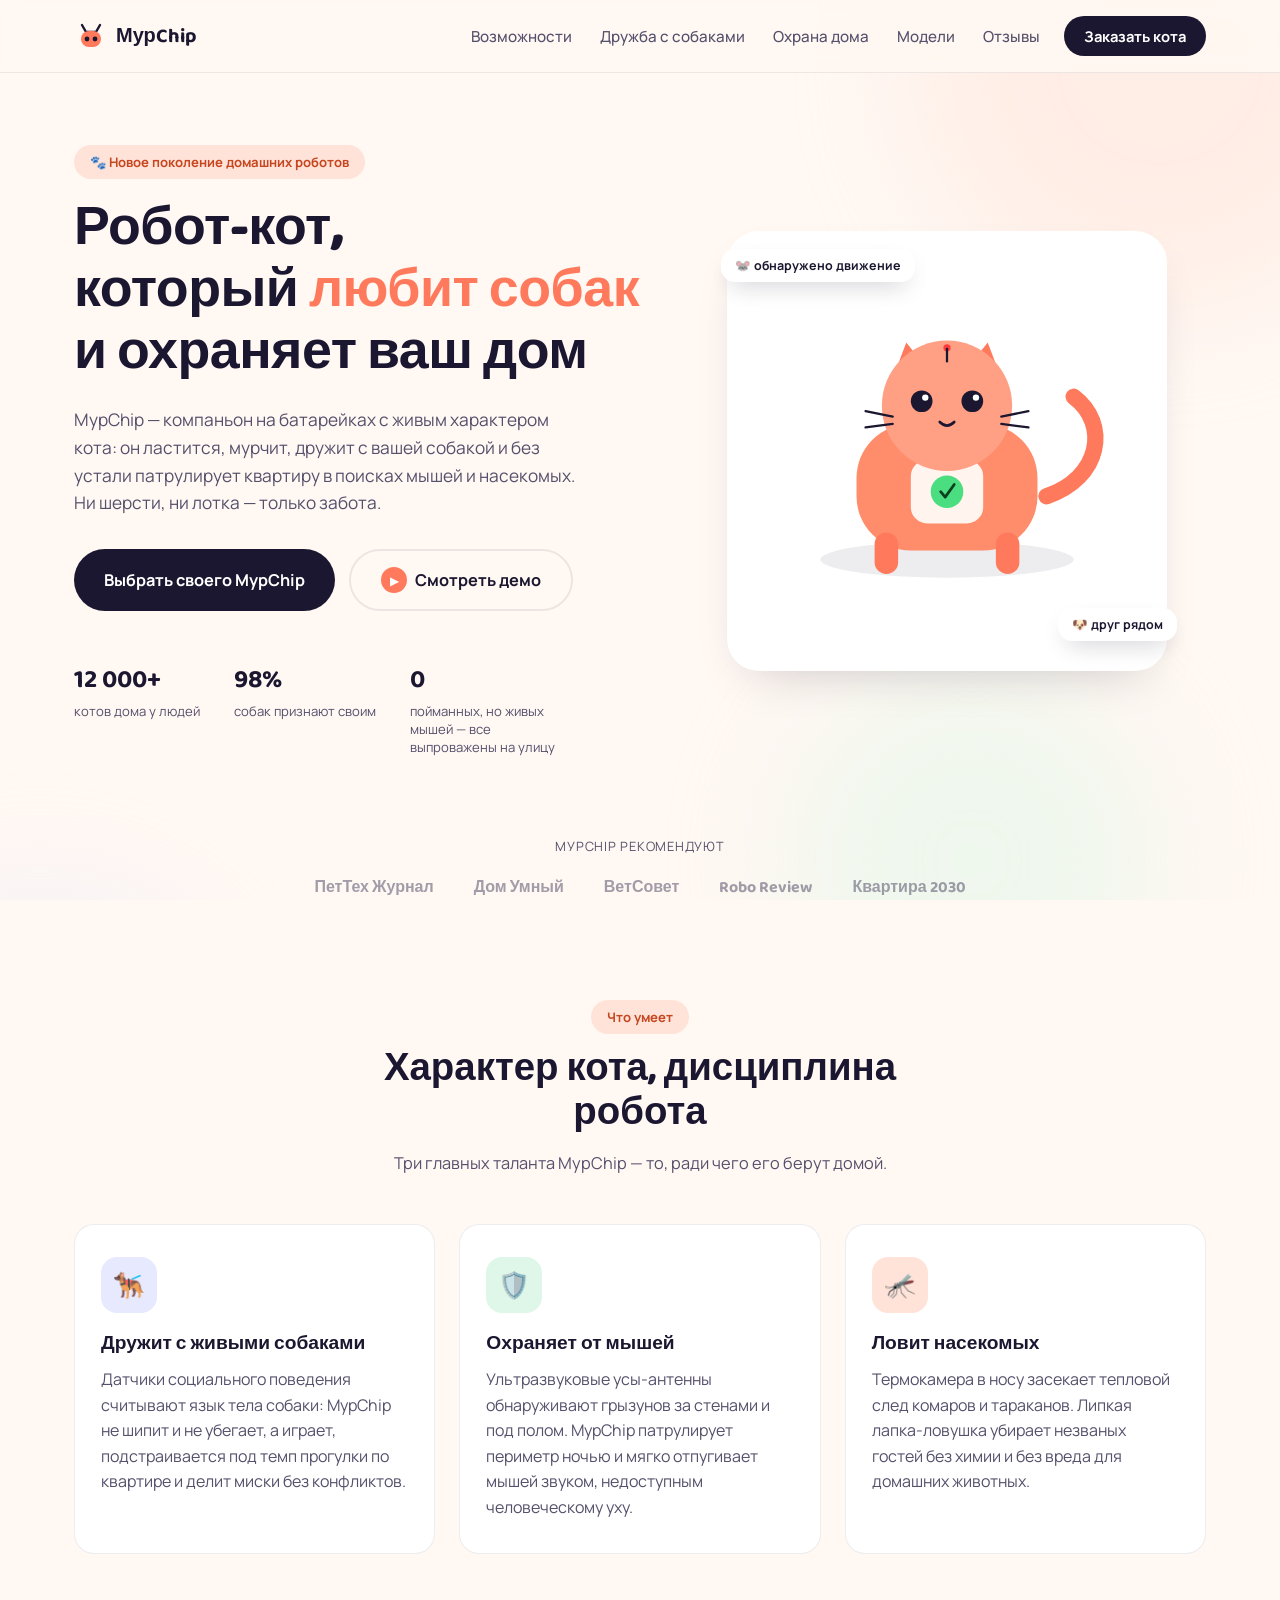
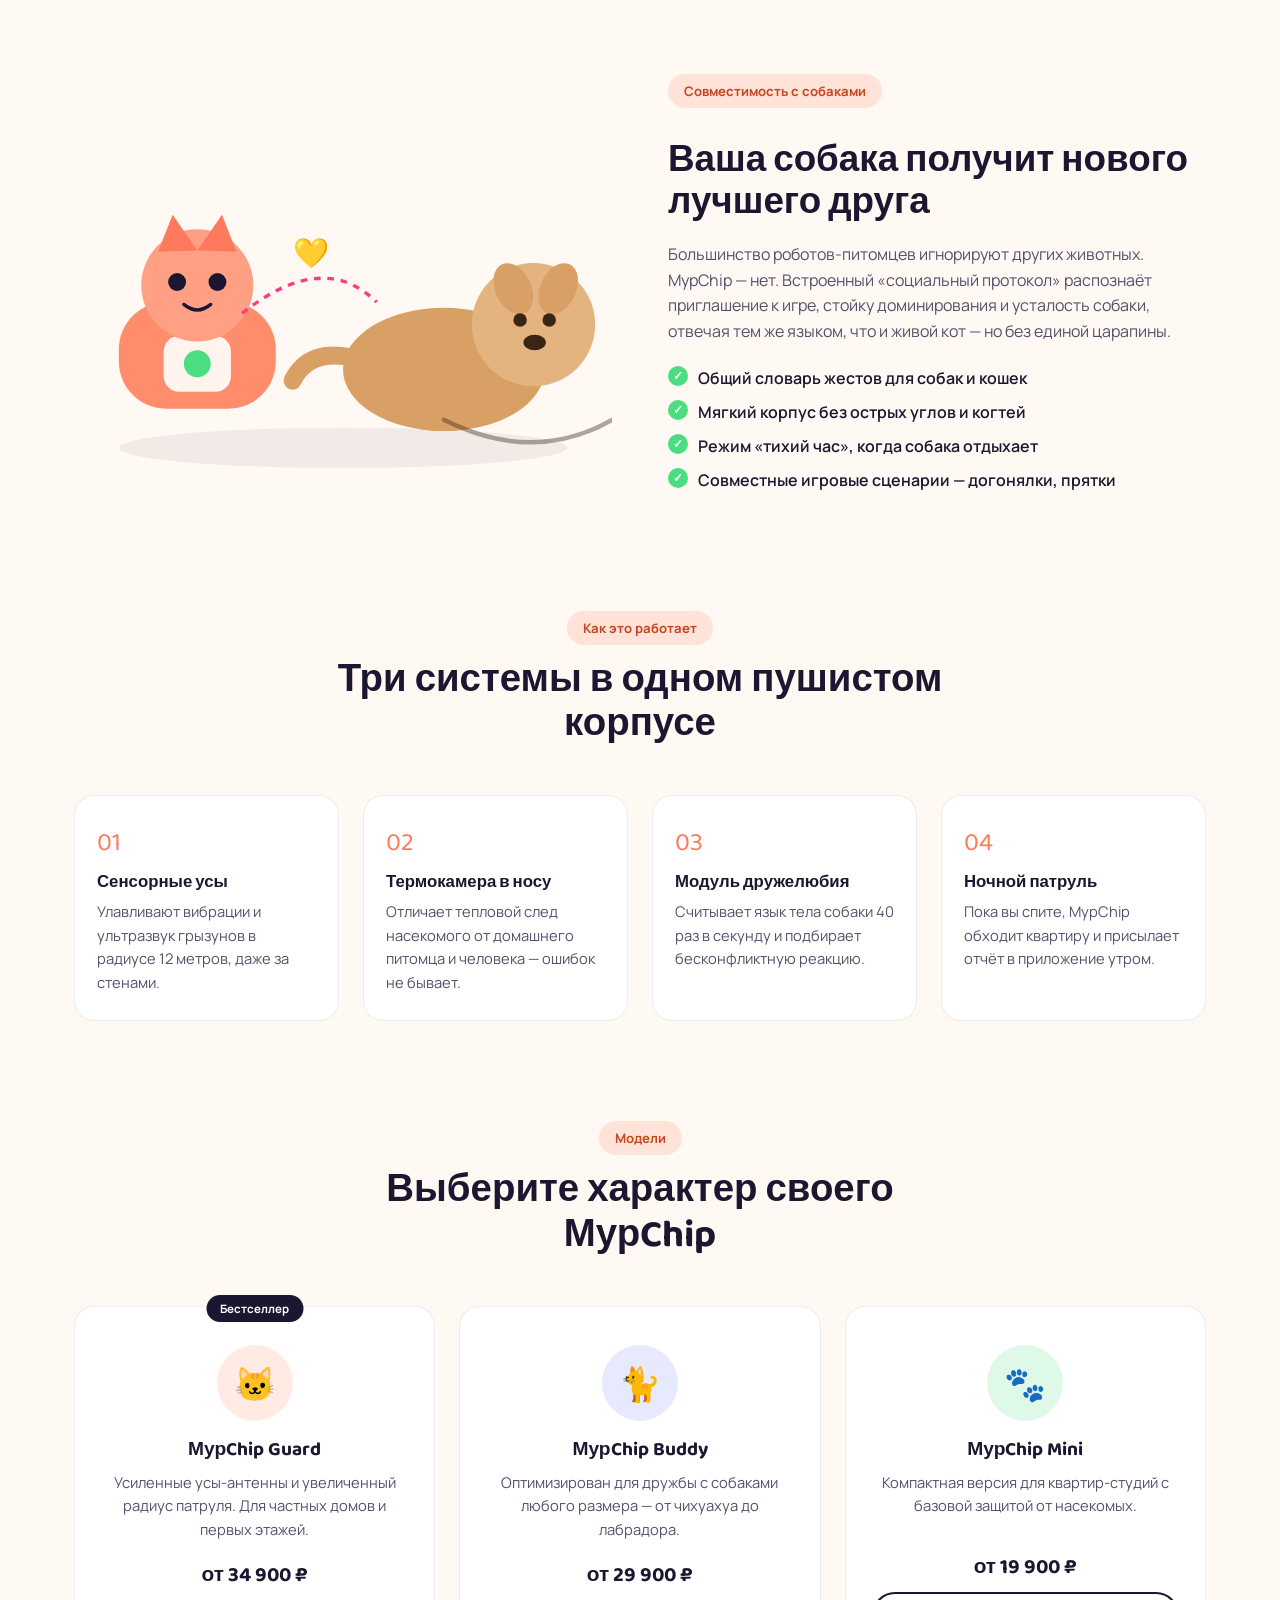
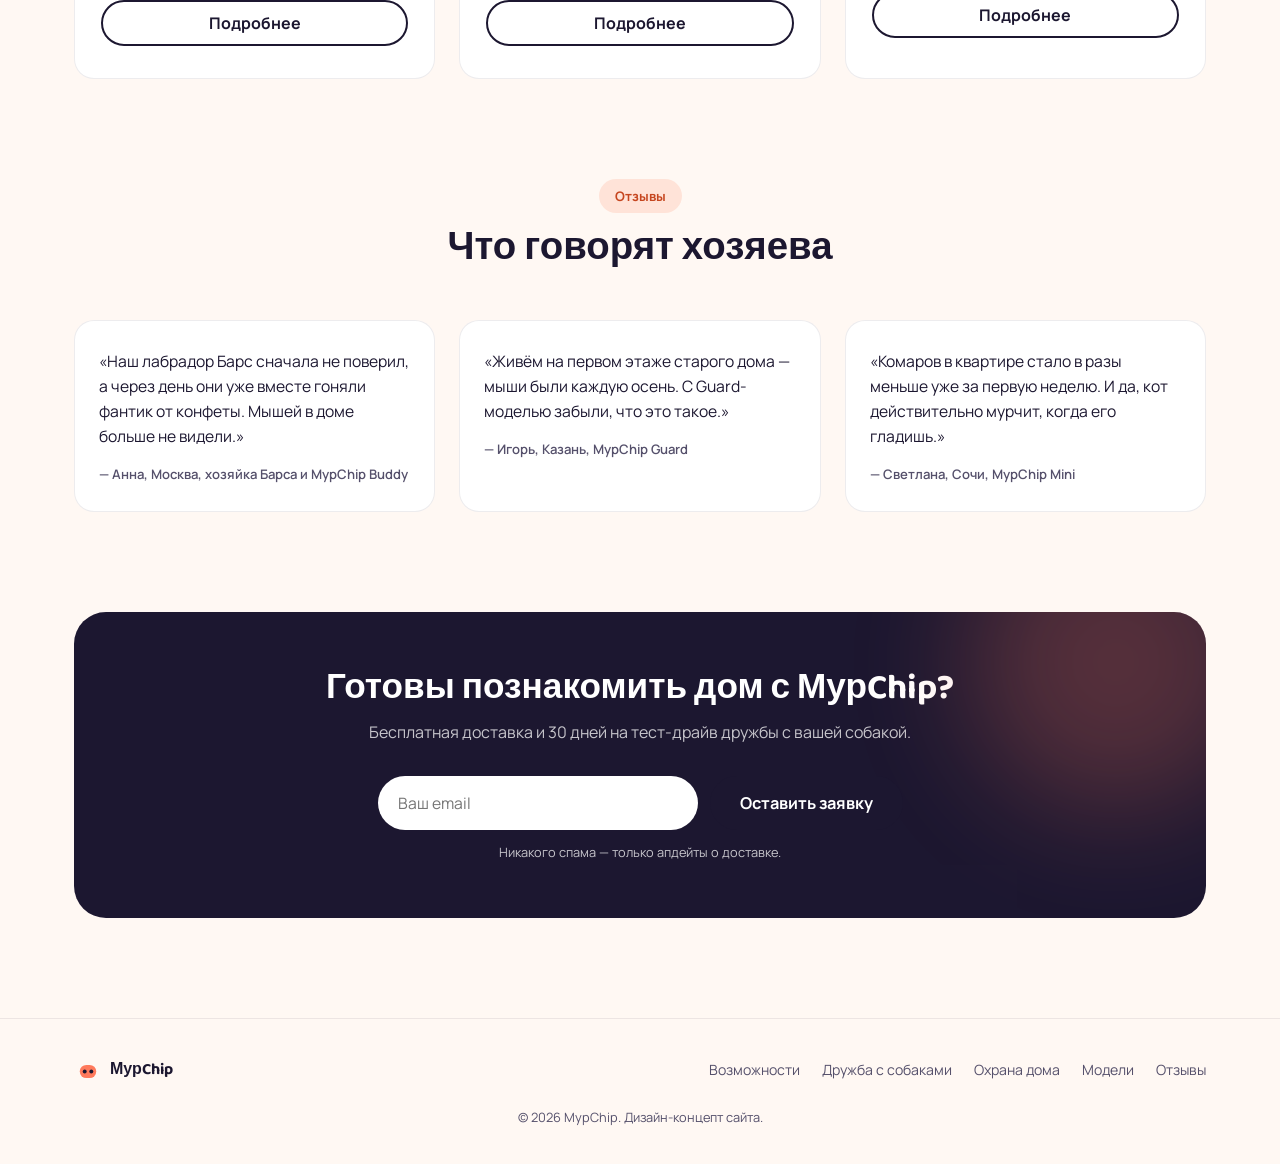
==== index.html @ 818a9260 "Add RoboCats landing page design concept" ====
<!DOCTYPE html>
<html lang="ru">
<head>
<meta charset="UTF-8">
<meta name="viewport" content="width=device-width, initial-scale=1.0">
<title>МурChip — робокот, который дружит с собаками</title>
<link rel="preconnect" href="https://fonts.googleapis.com">
<link href="https://fonts.googleapis.com/css2?family=Manrope:wght@400;500;700;800&family=Baloo+2:wght@600;700;800&display=swap" rel="stylesheet">
<link rel="stylesheet" href="style.css">
</head>
<body>

<div class="bg-blobs" aria-hidden="true">
  <div class="blob blob-1"></div>
  <div class="blob blob-2"></div>
  <div class="blob blob-3"></div>
</div>

<header class="site-header">
  <div class="container header-inner">
    <a href="#top" class="logo">
      <span class="logo-icon">
        <svg width="34" height="34" viewBox="0 0 34 34" fill="none" xmlns="http://www.w3.org/2000/svg">
          <path d="M8 6 L12 13 L22 13 L26 6" stroke="#1c1730" stroke-width="2.4" stroke-linecap="round" stroke-linejoin="round"/>
          <rect x="7" y="12" width="20" height="16" rx="8" fill="#FF7A5C"/>
          <circle cx="13" cy="20" r="2.4" fill="#1c1730"/>
          <circle cx="21" cy="20" r="2.4" fill="#1c1730"/>
        </svg>
      </span>
      МурChip
    </a>
    <nav class="nav" aria-label="Основная навигация">
      <a href="#features">Возможности</a>
      <a href="#friends">Дружба с собаками</a>
      <a href="#guard">Охрана дома</a>
      <a href="#models">Модели</a>
      <a href="#reviews">Отзывы</a>
    </nav>
    <a href="#order" class="btn btn-primary btn-header">Заказать кота</a>
    <button class="burger" id="burger" aria-label="Открыть меню" aria-expanded="false">
      <span></span><span></span><span></span>
    </button>
  </div>
  <div class="mobile-nav" id="mobileNav">
    <a href="#features">Возможности</a>
    <a href="#friends">Дружба с собаками</a>
    <a href="#guard">Охрана дома</a>
    <a href="#models">Модели</a>
    <a href="#reviews">Отзывы</a>
    <a href="#order" class="btn btn-primary">Заказать кота</a>
  </div>
</header>

<main id="top">

  <!-- HERO -->
  <section class="hero container">
    <div class="hero-text">
      <span class="eyebrow">🐾 Новое поколение домашних роботов</span>
      <h1>Робот-кот,<br> который <span class="highlight">любит собак</span><br> и охраняет ваш дом</h1>
      <p class="hero-sub">
        МурChip — компаньон на батарейках с живым характером кота: он ластится, мурчит, дружит с вашей собакой
        и без устали патрулирует квартиру в поисках мышей и насекомых. Ни шерсти, ни лотка — только забота.
      </p>
      <div class="hero-actions">
        <a href="#order" class="btn btn-primary btn-lg">Выбрать своего МурChip</a>
        <a href="#video" class="btn btn-ghost btn-lg">
          <span class="play-dot">▶</span> Смотреть демо
        </a>
      </div>
      <div class="hero-stats">
        <div><strong>12 000+</strong><span>котов дома у людей</span></div>
        <div><strong>98%</strong><span>собак признают своим</span></div>
        <div><strong>0</strong><span>пойманных, но живых мышей — все выпроважены на улицу</span></div>
      </div>
    </div>

    <div class="hero-art">
      <div class="hero-card">
        <svg viewBox="0 0 420 420" class="cat-hero" xmlns="http://www.w3.org/2000/svg">
          <ellipse cx="210" cy="330" rx="140" ry="20" fill="#1c1730" opacity="0.08"/>
          <!-- tail -->
          <path d="M320 260 C 380 240, 390 180, 350 150" stroke="#FF7A5C" stroke-width="18" stroke-linecap="round" fill="none"/>
          <!-- body -->
          <rect x="110" y="180" width="200" height="140" rx="60" fill="#FF8C6B"/>
          <!-- chest panel -->
          <rect x="170" y="220" width="80" height="70" rx="18" fill="#FFF4EE"/>
          <circle cx="210" cy="255" r="18" fill="#4ADE80" class="pulse"/>
          <path d="M203 255 l5 6 l10 -14" stroke="#0b3d1f" stroke-width="3" stroke-linecap="round" stroke-linejoin="round" fill="none"/>
          <!-- legs -->
          <rect x="130" y="300" width="26" height="46" rx="13" fill="#FF7A5C"/>
          <rect x="264" y="300" width="26" height="46" rx="13" fill="#FF7A5C"/>
          <!-- head -->
          <g class="head-bob">
            <path d="M150 130 L165 90 L195 128 Z" fill="#FF7A5C"/>
            <path d="M270 130 L255 90 L225 128 Z" fill="#FF7A5C"/>
            <circle cx="210" cy="160" r="72" fill="#FFA084"/>
            <circle cx="182" cy="155" r="12" fill="#1c1730"/>
            <circle cx="238" cy="155" r="12" fill="#1c1730"/>
            <circle cx="186" cy="151" r="3.5" fill="#fff"/>
            <circle cx="242" cy="151" r="3.5" fill="#fff"/>
            <path d="M202 178 q8 8 16 0" stroke="#1c1730" stroke-width="3" stroke-linecap="round" fill="none"/>
            <path d="M150 172 l-30 -6 M150 180 l-30 4 M270 172 l30 -6 M270 180 l30 4" stroke="#1c1730" stroke-width="2.5" stroke-linecap="round"/>
            <circle cx="210" cy="96" r="4" fill="#FF3B3B" class="pulse"/>
            <line x1="210" y1="96" x2="210" y2="112" stroke="#1c1730" stroke-width="2.5"/>
          </g>
        </svg>
        <div class="floating-chip chip-mouse">🐭 обнаружено движение</div>
        <div class="floating-chip chip-dog">🐶 друг рядом</div>
      </div>
    </div>
  </section>

  <!-- LOGOS / TRUST -->
  <section class="trust container">
    <p>МурChip рекомендуют</p>
    <div class="trust-row">
      <span>ПетТех Журнал</span>
      <span>Дом&nbsp;Умный</span>
      <span>ВетСовет</span>
      <span>Robo&nbsp;Review</span>
      <span>Квартира&nbsp;2030</span>
    </div>
  </section>

  <!-- FEATURES -->
  <section id="features" class="features container">
    <div class="section-head">
      <span class="eyebrow">Что умеет</span>
      <h2>Характер кота, дисциплина робота</h2>
      <p>Три главных таланта МурChip — то, ради чего его берут домой.</p>
    </div>

    <div class="feature-grid">
      <article class="feature-card card-friend">
        <div class="feature-icon">🐕‍🦺</div>
        <h3>Дружит с живыми собаками</h3>
        <p>Датчики социального поведения считывают язык тела собаки: МурChip не шипит и не убегает, а играет,
          подстраивается под темп прогулки по квартире и делит миски без конфликтов.</p>
      </article>

      <article class="feature-card card-guard" id="guard">
        <div class="feature-icon">🛡️</div>
        <h3>Охраняет от мышей</h3>
        <p>Ультразвуковые усы-антенны обнаруживают грызунов за стенами и под полом. МурChip патрулирует
          периметр ночью и мягко отпугивает мышей звуком, недоступным человеческому уху.</p>
      </article>

      <article class="feature-card card-insects">
        <div class="feature-icon">🦟</div>
        <h3>Ловит насекомых</h3>
        <p>Термокамера в носу засекает тепловой след комаров и тараканов. Липкая лапка-ловушка убирает
          незваных гостей без химии и без вреда для домашних животных.</p>
      </article>
    </div>
  </section>

  <!-- FRIENDS WITH DOGS -->
  <section id="friends" class="split container">
    <div class="split-art">
      <svg viewBox="0 0 480 360" xmlns="http://www.w3.org/2000/svg" class="friends-illustration">
        <ellipse cx="240" cy="330" rx="200" ry="18" fill="#1c1730" opacity="0.06"/>
        <!-- dog -->
        <g>
          <ellipse cx="330" cy="260" rx="90" ry="55" fill="#D9A066"/>
          <circle cx="410" cy="220" r="55" fill="#E3B380"/>
          <ellipse cx="392" cy="188" rx="16" ry="24" fill="#D9A066" transform="rotate(-25 392 188)"/>
          <ellipse cx="432" cy="188" rx="16" ry="24" fill="#D9A066" transform="rotate(25 432 188)"/>
          <circle cx="398" cy="216" r="6" fill="#3a2415"/>
          <circle cx="424" cy="216" r="6" fill="#3a2415"/>
          <ellipse cx="411" cy="236" rx="10" ry="7" fill="#3a2415"/>
          <path d="M330 305 q80 40 150 0" stroke="#3a2415" stroke-width="4" fill="none" stroke-linecap="round" opacity="0.4"/>
          <path d="M250 250 q-40 -10 -55 20" stroke="#D9A066" stroke-width="16" stroke-linecap="round" fill="none" class="tail-wag"/>
        </g>
        <!-- robocat -->
        <g transform="translate(40,140)">
          <rect x="0" y="60" width="140" height="95" rx="42" fill="#FF8C6B"/>
          <rect x="40" y="90" width="60" height="50" rx="14" fill="#FFF4EE"/>
          <circle cx="70" cy="115" r="12" fill="#4ADE80" class="pulse"/>
          <circle cx="70" cy="45" r="50" fill="#FFA084"/>
          <path d="M35 15 L48 -18 L70 14 Z" fill="#FF7A5C"/>
          <path d="M105 15 L92 -18 L70 14 Z" fill="#FF7A5C"/>
          <circle cx="52" cy="42" r="8" fill="#1c1730"/>
          <circle cx="88" cy="42" r="8" fill="#1c1730"/>
          <path d="M58 62 q12 10 24 0" stroke="#1c1730" stroke-width="3" fill="none" stroke-linecap="round"/>
        </g>
        <path d="M150 210 C 200 170, 240 170, 270 200" stroke="#FF3B7F" stroke-width="3" stroke-dasharray="6 6" fill="none"/>
        <text x="195" y="165" font-size="26">💛</text>
      </svg>
    </div>
    <div class="split-text">
      <span class="eyebrow">Совместимость с собаками</span>
      <h2>Ваша собака получит нового лучшего друга</h2>
      <p>Большинство роботов-питомцев игнорируют других животных. МурChip — нет. Встроенный «социальный
        протокол» распознаёт приглашение к игре, стойку доминирования и усталость собаки, отвечая тем же
        языком, что и живой кот — но без единой царапины.</p>
      <ul class="check-list">
        <li>Общий словарь жестов для собак и кошек</li>
        <li>Мягкий корпус без острых углов и когтей</li>
        <li>Режим «тихий час», когда собака отдыхает</li>
        <li>Совместные игровые сценарии — догонялки, прятки</li>
      </ul>
    </div>
  </section>

  <!-- HOW IT WORKS -->
  <section class="how container">
    <div class="section-head">
      <span class="eyebrow">Как это работает</span>
      <h2>Три системы в одном пушистом корпусе</h2>
    </div>
    <div class="how-steps">
      <div class="how-step">
        <div class="how-num">01</div>
        <h4>Сенсорные усы</h4>
        <p>Улавливают вибрации и ультразвук грызунов в радиусе 12 метров, даже за стенами.</p>
      </div>
      <div class="how-step">
        <div class="how-num">02</div>
        <h4>Термокамера в носу</h4>
        <p>Отличает тепловой след насекомого от домашнего питомца и человека — ошибок не бывает.</p>
      </div>
      <div class="how-step">
        <div class="how-num">03</div>
        <h4>Модуль дружелюбия</h4>
        <p>Считывает язык тела собаки 40 раз в секунду и подбирает бесконфликтную реакцию.</p>
      </div>
      <div class="how-step">
        <div class="how-num">04</div>
        <h4>Ночной патруль</h4>
        <p>Пока вы спите, МурChip обходит квартиру и присылает отчёт в приложение утром.</p>
      </div>
    </div>
  </section>

  <!-- MODELS -->
  <section id="models" class="models container">
    <div class="section-head">
      <span class="eyebrow">Модели</span>
      <h2>Выберите характер своего МурChip</h2>
    </div>
    <div class="models-grid">
      <article class="model-card">
        <div class="model-badge">Бестселлер</div>
        <div class="model-avatar" style="--c:#FF8C6B">🐱</div>
        <h3>МурChip Guard</h3>
        <p>Усиленные усы-антенны и увеличенный радиус патруля. Для частных домов и первых этажей.</p>
        <div class="model-price">от 34 900 ₽</div>
        <a href="#order" class="btn btn-outline">Подробнее</a>
      </article>
      <article class="model-card">
        <div class="model-avatar" style="--c:#7C8CFF">🐈</div>
        <h3>МурChip Buddy</h3>
        <p>Оптимизирован для дружбы с собаками любого размера — от чихуахуа до лабрадора.</p>
        <div class="model-price">от 29 900 ₽</div>
        <a href="#order" class="btn btn-outline">Подробнее</a>
      </article>
      <article class="model-card">
        <div class="model-avatar" style="--c:#4ADE80">🐾</div>
        <h3>МурChip Mini</h3>
        <p>Компактная версия для квартир-студий с базовой защитой от насекомых.</p>
        <div class="model-price">от 19 900 ₽</div>
        <a href="#order" class="btn btn-outline">Подробнее</a>
      </article>
    </div>
  </section>

  <!-- REVIEWS -->
  <section id="reviews" class="reviews container">
    <div class="section-head">
      <span class="eyebrow">Отзывы</span>
      <h2>Что говорят хозяева</h2>
    </div>
    <div class="reviews-grid">
      <blockquote class="review-card">
        <p>«Наш лабрадор Барс сначала не поверил, а через день они уже вместе гоняли фантик от конфеты.
          Мышей в доме больше не видели.»</p>
        <footer>— Анна, Москва, хозяйка Барса и МурChip Buddy</footer>
      </blockquote>
      <blockquote class="review-card">
        <p>«Живём на первом этаже старого дома — мыши были каждую осень. С Guard-моделью забыли, что это такое.»</p>
        <footer>— Игорь, Казань, МурChip Guard</footer>
      </blockquote>
      <blockquote class="review-card">
        <p>«Комаров в квартире стало в разы меньше уже за первую неделю. И да, кот действительно мурчит, когда его гладишь.»</p>
        <footer>— Светлана, Сочи, МурChip Mini</footer>
      </blockquote>
    </div>
  </section>

  <!-- CTA -->
  <section id="order" class="cta container">
    <div class="cta-box">
      <h2>Готовы познакомить дом с МурChip?</h2>
      <p>Бесплатная доставка и 30 дней на тест-драйв дружбы с вашей собакой.</p>
      <form class="cta-form" id="orderForm">
        <input type="email" placeholder="Ваш email" required aria-label="Email">
        <button type="submit" class="btn btn-primary btn-lg">Оставить заявку</button>
      </form>
      <p class="cta-note" id="formNote">Никакого спама — только апдейты о доставке.</p>
    </div>
  </section>

</main>

<footer class="site-footer">
  <div class="container footer-inner">
    <div class="footer-brand">
      <span class="logo-icon">
        <svg width="28" height="28" viewBox="0 0 34 34" fill="none" xmlns="http://www.w3.org/2000/svg">
          <rect x="7" y="12" width="20" height="16" rx="8" fill="#FF7A5C"/>
          <circle cx="13" cy="20" r="2.4" fill="#1c1730"/>
          <circle cx="21" cy="20" r="2.4" fill="#1c1730"/>
        </svg>
      </span>
      МурChip
    </div>
    <nav class="footer-nav">
      <a href="#features">Возможности</a>
      <a href="#friends">Дружба с собаками</a>
      <a href="#guard">Охрана дома</a>
      <a href="#models">Модели</a>
      <a href="#reviews">Отзывы</a>
    </nav>
    <p class="footer-copy">© 2026 МурChip. Дизайн-концепт сайта.</p>
  </div>
</footer>

<script src="script.js"></script>
</body>
</html>
---- style.css ----
:root {
  --bg: #FFF8F3;
  --ink: #1c1730;
  --ink-soft: #55506b;
  --accent: #FF7A5C;
  --accent-soft: #FFE3D8;
  --accent2: #7C8CFF;
  --accent2-soft: #E7E9FF;
  --green: #4ADE80;
  --card: #ffffff;
  --border: rgba(28, 23, 48, 0.08);
  --radius-lg: 32px;
  --radius-md: 20px;
  --shadow: 0 20px 50px -25px rgba(28, 23, 48, 0.25);
  --font-display: 'Baloo 2', sans-serif;
  --font-body: 'Manrope', sans-serif;
}

* { box-sizing: border-box; }

html { scroll-behavior: smooth; }

body {
  margin: 0;
  font-family: var(--font-body);
  color: var(--ink);
  background: var(--bg);
  overflow-x: hidden;
  -webkit-font-smoothing: antialiased;
}

h1, h2, h3, h4 {
  font-family: var(--font-display);
  line-height: 1.15;
  margin: 0;
}

p { line-height: 1.6; color: var(--ink-soft); margin: 0; }

a { color: inherit; text-decoration: none; }

ul { margin: 0; padding: 0; list-style: none; }

.container {
  width: 100%;
  max-width: 1180px;
  margin: 0 auto;
  padding: 0 24px;
  position: relative;
}

/* Background blobs */
.bg-blobs {
  position: fixed;
  inset: 0;
  z-index: -1;
  overflow: hidden;
  pointer-events: none;
}
.blob {
  position: absolute;
  border-radius: 50%;
  filter: blur(60px);
  opacity: 0.5;
}
.blob-1 { width: 480px; height: 480px; background: var(--accent-soft); top: -180px; right: -120px; }
.blob-2 { width: 400px; height: 400px; background: var(--accent2-soft); top: 900px; left: -160px; }
.blob-3 { width: 360px; height: 360px; background: #DFF7E8; bottom: -140px; right: 10%; }

/* Header */
.site-header {
  position: sticky;
  top: 0;
  z-index: 50;
  background: rgba(255, 248, 243, 0.85);
  backdrop-filter: blur(10px);
  border-bottom: 1px solid var(--border);
}
.header-inner {
  display: flex;
  align-items: center;
  gap: 24px;
  padding-top: 16px;
  padding-bottom: 16px;
}
.logo {
  display: flex;
  align-items: center;
  gap: 8px;
  font-family: var(--font-display);
  font-weight: 700;
  font-size: 1.25rem;
  margin-right: auto;
}
.logo-icon { display: inline-flex; }
.nav { display: flex; gap: 28px; }
.nav a {
  font-weight: 500;
  font-size: 0.95rem;
  color: var(--ink-soft);
  transition: color 0.2s;
}
.nav a:hover { color: var(--ink); }

.btn {
  display: inline-flex;
  align-items: center;
  justify-content: center;
  gap: 8px;
  font-family: var(--font-body);
  font-weight: 700;
  border-radius: 999px;
  border: none;
  cursor: pointer;
  transition: transform 0.18s ease, box-shadow 0.18s ease, background 0.18s;
  white-space: nowrap;
}
.btn-primary {
  background: var(--ink);
  color: #fff;
  padding: 12px 22px;
}
.btn-primary:hover { transform: translateY(-2px); box-shadow: 0 12px 24px -10px rgba(28,23,48,0.4); }
.btn-header { padding: 10px 20px; font-size: 0.92rem; }
.btn-lg { padding: 16px 30px; font-size: 1.02rem; }
.btn-ghost {
  background: transparent;
  color: var(--ink);
  border: 2px solid var(--border);
}
.btn-ghost:hover { border-color: var(--ink); }
.btn-outline {
  background: transparent;
  border: 2px solid var(--ink);
  color: var(--ink);
  padding: 10px 22px;
  width: 100%;
  margin-top: 8px;
}
.btn-outline:hover { background: var(--ink); color: #fff; }
.play-dot {
  width: 26px; height: 26px;
  border-radius: 50%;
  background: var(--accent);
  color: #fff;
  display: inline-flex;
  align-items: center;
  justify-content: center;
  font-size: 0.7rem;
}

.burger {
  display: none;
  flex-direction: column;
  gap: 5px;
  background: none;
  border: none;
  cursor: pointer;
  padding: 6px;
}
.burger span { width: 24px; height: 2.5px; background: var(--ink); border-radius: 2px; }

.mobile-nav {
  display: none;
  flex-direction: column;
  gap: 4px;
  padding: 12px 24px 20px;
  border-top: 1px solid var(--border);
}
.mobile-nav a { padding: 10px 4px; font-weight: 600; }
.mobile-nav.open { display: flex; }

/* Hero */
.hero {
  display: grid;
  grid-template-columns: 1.05fr 0.95fr;
  gap: 40px;
  align-items: center;
  padding-top: 72px;
  padding-bottom: 60px;
}
.eyebrow {
  display: inline-block;
  background: var(--accent-soft);
  color: #C6461F;
  font-weight: 700;
  font-size: 0.82rem;
  padding: 8px 16px;
  border-radius: 999px;
  margin-bottom: 20px;
}
.hero h1 {
  font-size: clamp(2.4rem, 4.2vw, 3.6rem);
  font-weight: 800;
  letter-spacing: -0.5px;
}
.hero h1 .highlight {
  color: var(--accent);
  position: relative;
}
.hero-sub {
  margin-top: 22px;
  font-size: 1.08rem;
  max-width: 520px;
}
.hero-actions {
  display: flex;
  gap: 14px;
  margin-top: 32px;
  flex-wrap: wrap;
}
.hero-stats {
  display: flex;
  gap: 34px;
  margin-top: 48px;
  flex-wrap: wrap;
}
.hero-stats div { display: flex; flex-direction: column; max-width: 160px; }
.hero-stats strong { font-family: var(--font-display); font-size: 1.6rem; color: var(--ink); }
.hero-stats span { font-size: 0.82rem; color: var(--ink-soft); margin-top: 2px; }

.hero-art { display: flex; justify-content: center; }
.hero-card {
  position: relative;
  background: var(--card);
  border-radius: var(--radius-lg);
  padding: 30px;
  box-shadow: var(--shadow);
  width: 100%;
  max-width: 440px;
}
.cat-hero { width: 100%; height: auto; display: block; }
.head-bob { transform-origin: 210px 200px; animation: bob 3.4s ease-in-out infinite; }
@keyframes bob {
  0%, 100% { transform: rotate(-2deg); }
  50% { transform: rotate(3deg); }
}
.pulse { animation: pulse 1.8s ease-in-out infinite; }
@keyframes pulse {
  0%, 100% { opacity: 1; }
  50% { opacity: 0.4; }
}
.floating-chip {
  position: absolute;
  background: #fff;
  border-radius: 14px;
  padding: 8px 14px;
  font-size: 0.78rem;
  font-weight: 700;
  box-shadow: 0 10px 24px -10px rgba(28,23,48,0.3);
  animation: floaty 4s ease-in-out infinite;
}
.chip-mouse { top: 18px; left: -6px; animation-delay: 0.3s; }
.chip-dog { bottom: 30px; right: -10px; animation-delay: 1s; }
@keyframes floaty {
  0%, 100% { transform: translateY(0); }
  50% { transform: translateY(-10px); }
}

/* Trust */
.trust { padding: 20px 24px 40px; text-align: center; }
.trust p { font-size: 0.8rem; letter-spacing: 0.06em; text-transform: uppercase; color: var(--ink-soft); margin-bottom: 18px; }
.trust-row {
  display: flex;
  justify-content: center;
  gap: 40px;
  flex-wrap: wrap;
  font-family: var(--font-display);
  font-weight: 700;
  color: var(--ink-soft);
  opacity: 0.55;
}

/* Section head */
.section-head { max-width: 640px; margin: 0 auto 48px; text-align: center; }
.section-head h2 { font-size: clamp(1.8rem, 3vw, 2.4rem); margin-top: 14px; }
.section-head p { margin-top: 14px; font-size: 1.02rem; }
.section-head .eyebrow { margin-bottom: 0; }

/* Features */
.features { padding: 60px 24px; }
.feature-grid {
  display: grid;
  grid-template-columns: repeat(3, 1fr);
  gap: 24px;
}
.feature-card {
  background: var(--card);
  border-radius: var(--radius-md);
  padding: 32px 26px;
  border: 1px solid var(--border);
  transition: transform 0.25s ease, box-shadow 0.25s ease;
}
.feature-card:hover { transform: translateY(-6px); box-shadow: var(--shadow); }
.feature-icon {
  width: 56px; height: 56px;
  border-radius: 16px;
  display: flex; align-items: center; justify-content: center;
  font-size: 1.6rem;
  margin-bottom: 20px;
}
.card-friend .feature-icon { background: var(--accent2-soft); }
.card-guard .feature-icon { background: #DFF7E8; }
.card-insects .feature-icon { background: var(--accent-soft); }
.feature-card h3 { font-size: 1.2rem; margin-bottom: 12px; }

/* Split */
.split {
  display: grid;
  grid-template-columns: 1fr 1fr;
  gap: 56px;
  align-items: center;
  padding: 60px 24px;
}
.friends-illustration { width: 100%; height: auto; }
.tail-wag { transform-origin: 250px 250px; animation: wag 0.6s ease-in-out infinite alternate; }
@keyframes wag {
  from { transform: rotate(-8deg); }
  to { transform: rotate(8deg); }
}
.split-text h2 { font-size: clamp(1.8rem, 3vw, 2.3rem); margin-top: 12px; margin-bottom: 18px; }
.check-list { margin-top: 22px; display: flex; flex-direction: column; gap: 12px; }
.check-list li {
  padding-left: 30px;
  position: relative;
  font-weight: 600;
  color: var(--ink);
}
.check-list li::before {
  content: "✓";
  position: absolute;
  left: 0; top: -1px;
  width: 20px; height: 20px;
  background: var(--green);
  color: #fff;
  border-radius: 50%;
  font-size: 0.75rem;
  display: flex; align-items: center; justify-content: center;
}

/* How it works */
.how { padding: 60px 24px 80px; }
.how-steps {
  display: grid;
  grid-template-columns: repeat(4, 1fr);
  gap: 24px;
}
.how-step {
  background: var(--card);
  border-radius: var(--radius-md);
  padding: 26px 22px;
  border: 1px solid var(--border);
}
.how-num {
  font-family: var(--font-display);
  font-size: 1.6rem;
  color: var(--accent);
  margin-bottom: 10px;
}
.how-step h4 { font-size: 1.05rem; margin-bottom: 8px; }
.how-step p { font-size: 0.92rem; }

/* Models */
.models { padding: 20px 24px 80px; }
.models-grid {
  display: grid;
  grid-template-columns: repeat(3, 1fr);
  gap: 24px;
}
.model-card {
  position: relative;
  background: var(--card);
  border: 1px solid var(--border);
  border-radius: var(--radius-md);
  padding: 32px 26px;
  text-align: center;
  transition: transform 0.25s ease, box-shadow 0.25s ease;
}
.model-card:hover { transform: translateY(-6px); box-shadow: var(--shadow); }
.model-badge {
  position: absolute;
  top: -12px; left: 50%;
  transform: translateX(-50%);
  background: var(--ink);
  color: #fff;
  font-size: 0.72rem;
  font-weight: 700;
  padding: 6px 14px;
  border-radius: 999px;
}
.model-avatar {
  width: 76px; height: 76px;
  margin: 6px auto 18px;
  border-radius: 50%;
  background: color-mix(in srgb, var(--c) 18%, white);
  display: flex; align-items: center; justify-content: center;
  font-size: 2.1rem;
}
.model-card h3 { font-size: 1.2rem; margin-bottom: 10px; }
.model-card p { font-size: 0.92rem; min-height: 62px; }
.model-price {
  font-family: var(--font-display);
  font-size: 1.3rem;
  font-weight: 700;
  margin-top: 18px;
}

/* Reviews */
.reviews { padding: 20px 24px 80px; }
.reviews-grid {
  display: grid;
  grid-template-columns: repeat(3, 1fr);
  gap: 24px;
}
.review-card {
  background: var(--card);
  border-radius: var(--radius-md);
  padding: 28px 24px;
  border: 1px solid var(--border);
  margin: 0;
}
.review-card p { color: var(--ink); font-size: 0.98rem; }
.review-card p::before { content: none; }
.review-card footer {
  margin-top: 16px;
  font-size: 0.82rem;
  color: var(--ink-soft);
  font-weight: 600;
}

/* CTA */
.cta { padding: 20px 24px 100px; }
.cta-box {
  background: var(--ink);
  color: #fff;
  border-radius: var(--radius-lg);
  padding: 56px 40px;
  text-align: center;
  position: relative;
  overflow: hidden;
}
.cta-box::before {
  content: "";
  position: absolute;
  width: 300px; height: 300px;
  background: var(--accent);
  opacity: 0.25;
  border-radius: 50%;
  filter: blur(60px);
  top: -100px; right: -60px;
}
.cta-box h2 { font-size: clamp(1.7rem, 3vw, 2.2rem); color: #fff; }
.cta-box p { color: rgba(255,255,255,0.75); margin-top: 12px; }
.cta-form {
  display: flex;
  gap: 12px;
  justify-content: center;
  margin-top: 30px;
  flex-wrap: wrap;
  position: relative;
}
.cta-form input {
  flex: 1;
  min-width: 240px;
  max-width: 320px;
  padding: 15px 20px;
  border-radius: 999px;
  border: none;
  font-family: var(--font-body);
  font-size: 0.98rem;
}
.cta-form input:focus { outline: 3px solid var(--accent); }
.cta-note { font-size: 0.8rem; color: rgba(255,255,255,0.5); margin-top: 16px; position: relative; }

/* Footer */
.site-footer { border-top: 1px solid var(--border); padding: 36px 24px; }
.footer-inner {
  display: flex;
  align-items: center;
  justify-content: space-between;
  flex-wrap: wrap;
  gap: 16px;
}
.footer-brand {
  display: flex; align-items: center; gap: 8px;
  font-family: var(--font-display); font-weight: 700;
}
.footer-nav { display: flex; gap: 22px; flex-wrap: wrap; }
.footer-nav a { font-size: 0.88rem; color: var(--ink-soft); }
.footer-copy { font-size: 0.8rem; color: var(--ink-soft); width: 100%; text-align: center; margin-top: 8px; }

/* Reveal animation */
[data-reveal] {
  opacity: 0;
  transform: translateY(24px);
  transition: opacity 0.6s ease, transform 0.6s ease;
}
[data-reveal].in-view {
  opacity: 1;
  transform: translateY(0);
}

/* Responsive */
@media (max-width: 980px) {
  .hero { grid-template-columns: 1fr; }
  .hero-art { order: -1; }
  .split { grid-template-columns: 1fr; }
  .split-art { order: -1; }
  .feature-grid { grid-template-columns: 1fr 1fr; }
  .how-steps { grid-template-columns: 1fr 1fr; }
  .models-grid { grid-template-columns: 1fr; max-width: 420px; margin: 0 auto; }
  .reviews-grid { grid-template-columns: 1fr; max-width: 480px; margin: 0 auto; }
}

@media (max-width: 760px) {
  .nav, .btn-header { display: none; }
  .burger { display: flex; }
  .feature-grid { grid-template-columns: 1fr; }
  .how-steps { grid-template-columns: 1fr; }
  .hero-stats { gap: 22px; }
  .cta-box { padding: 40px 24px; }
}
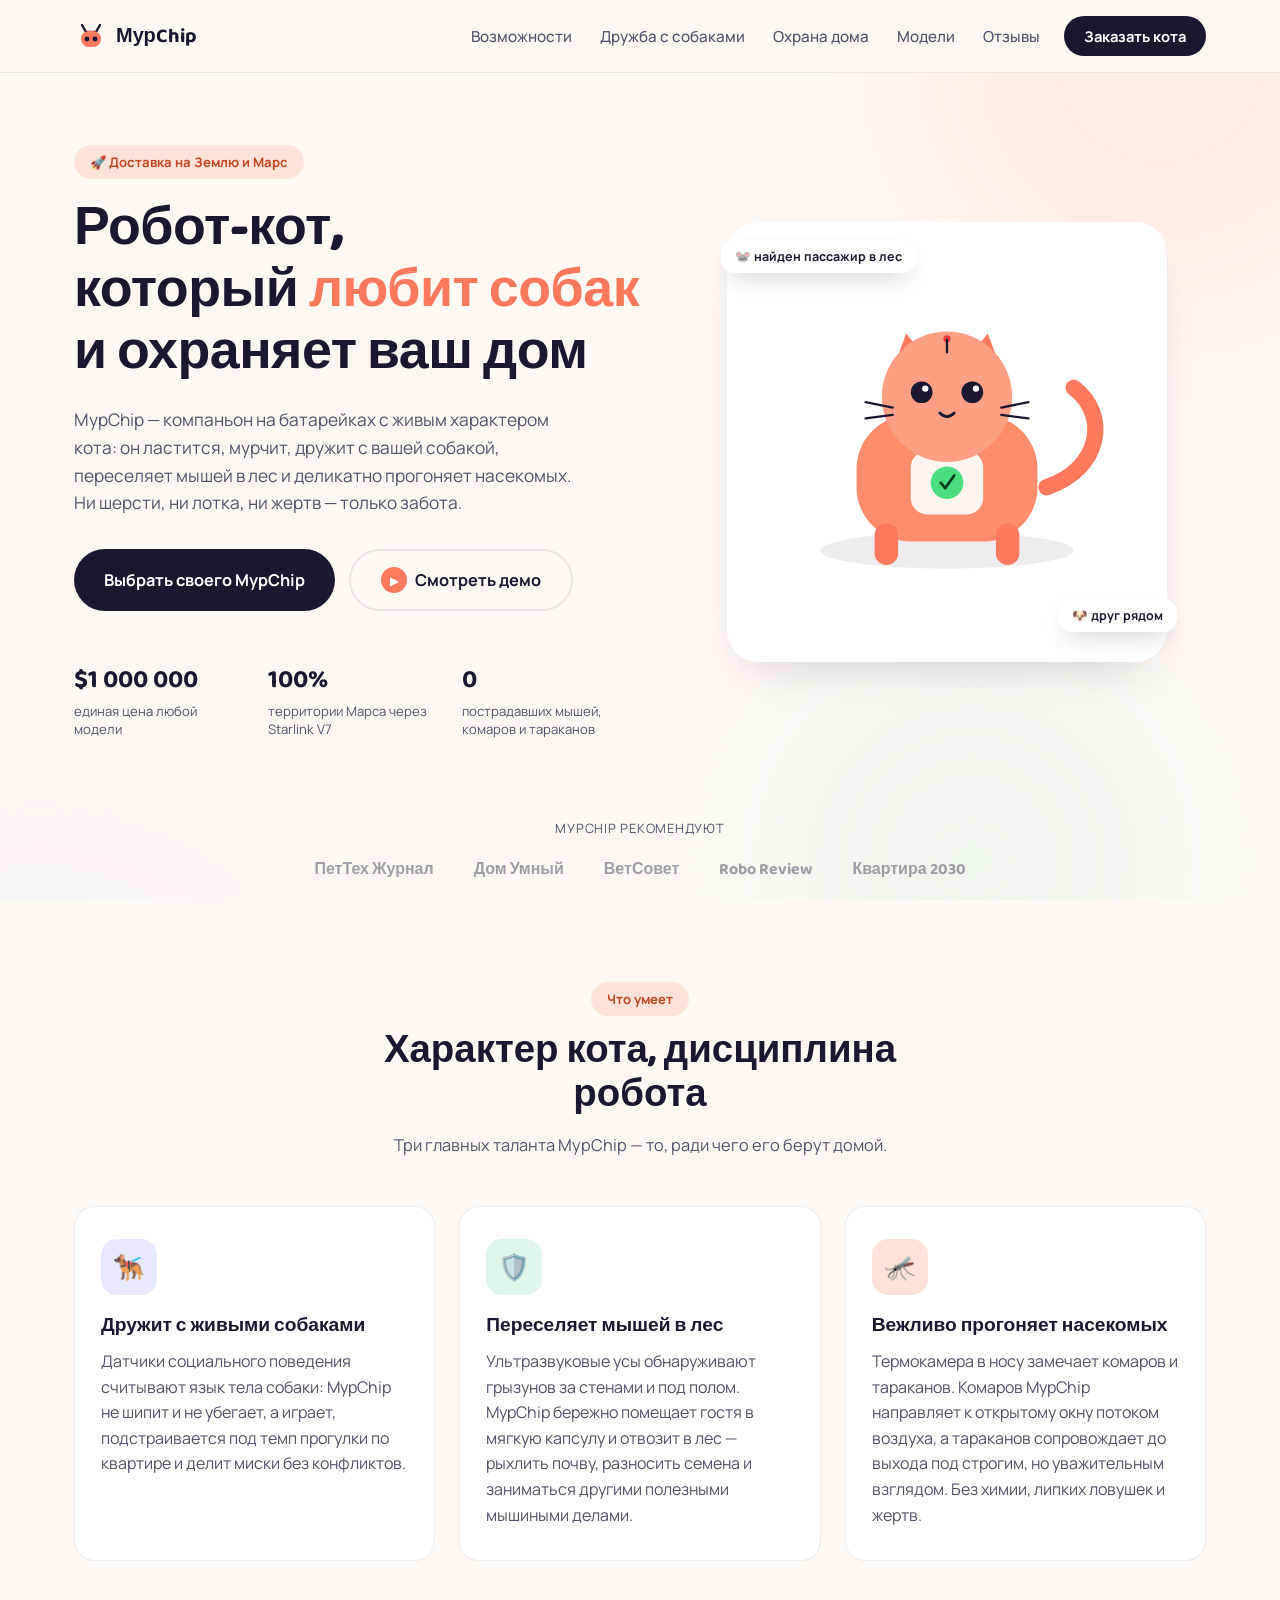
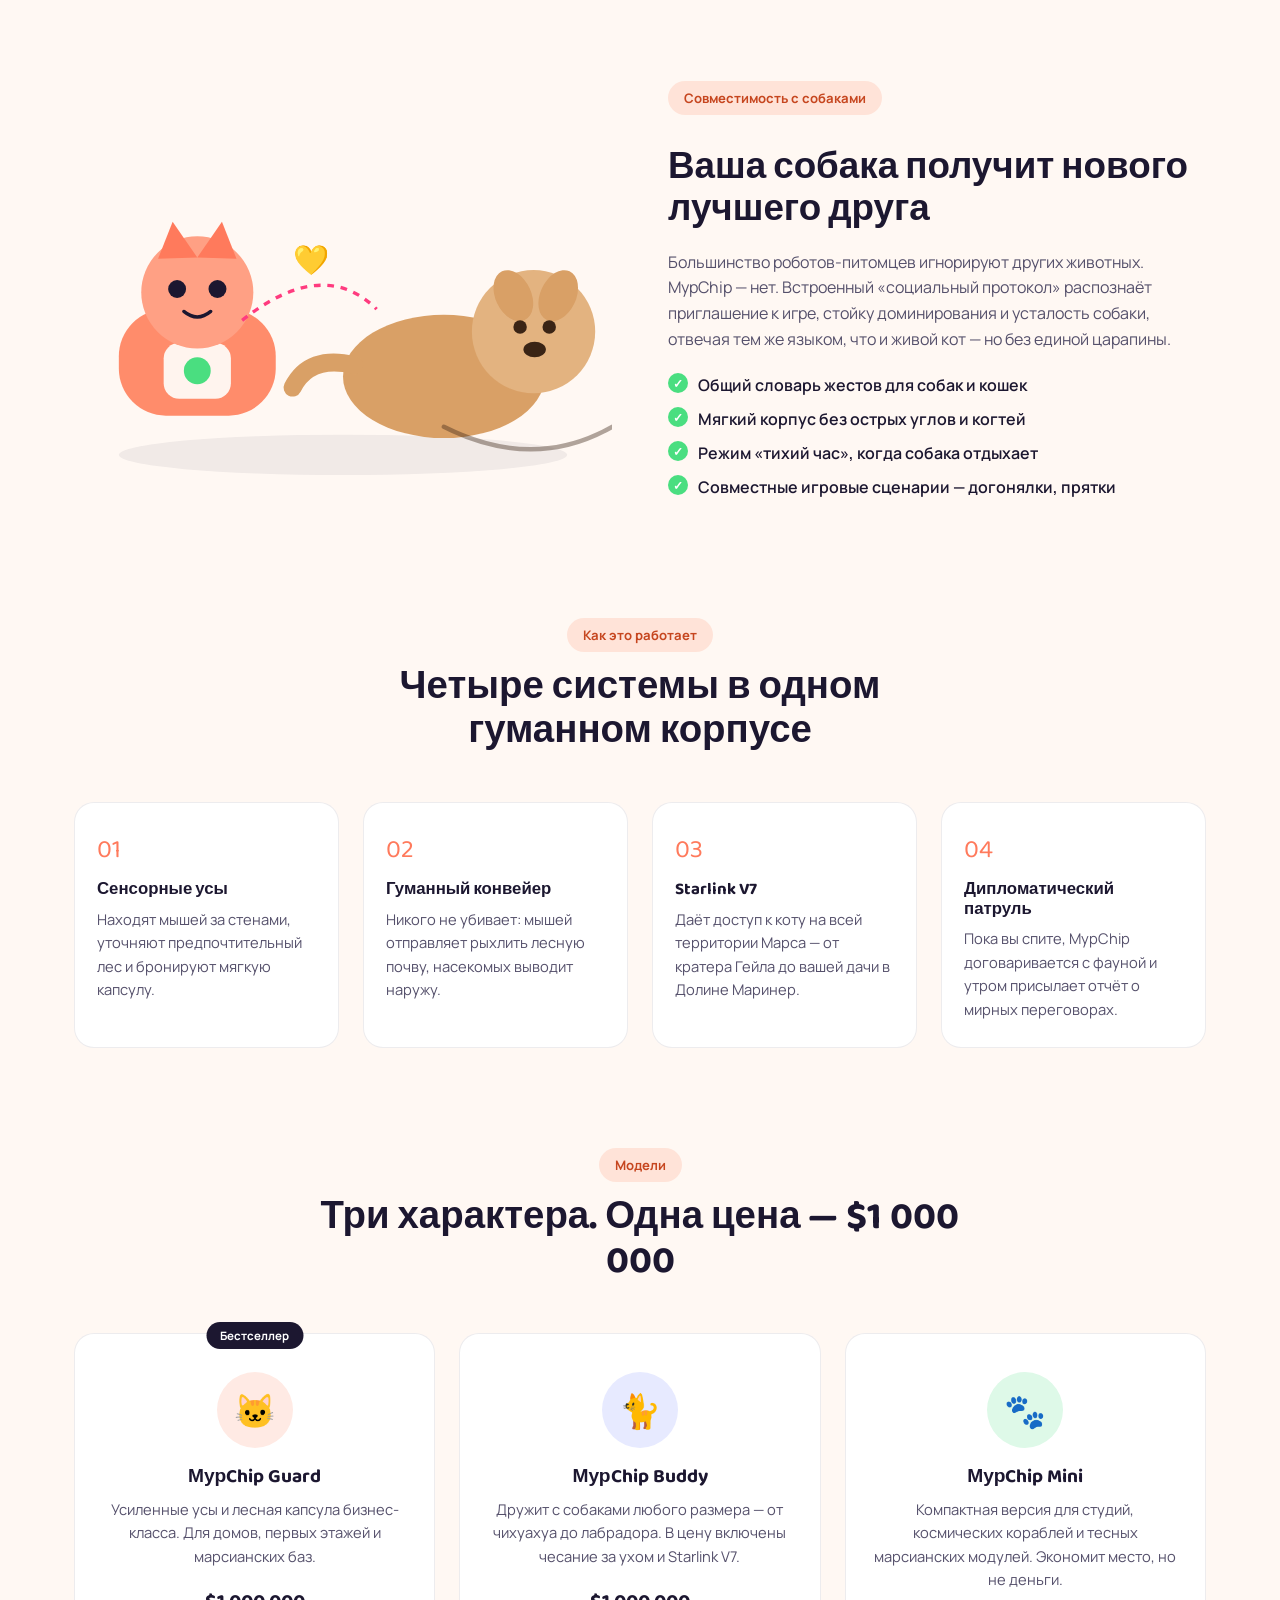
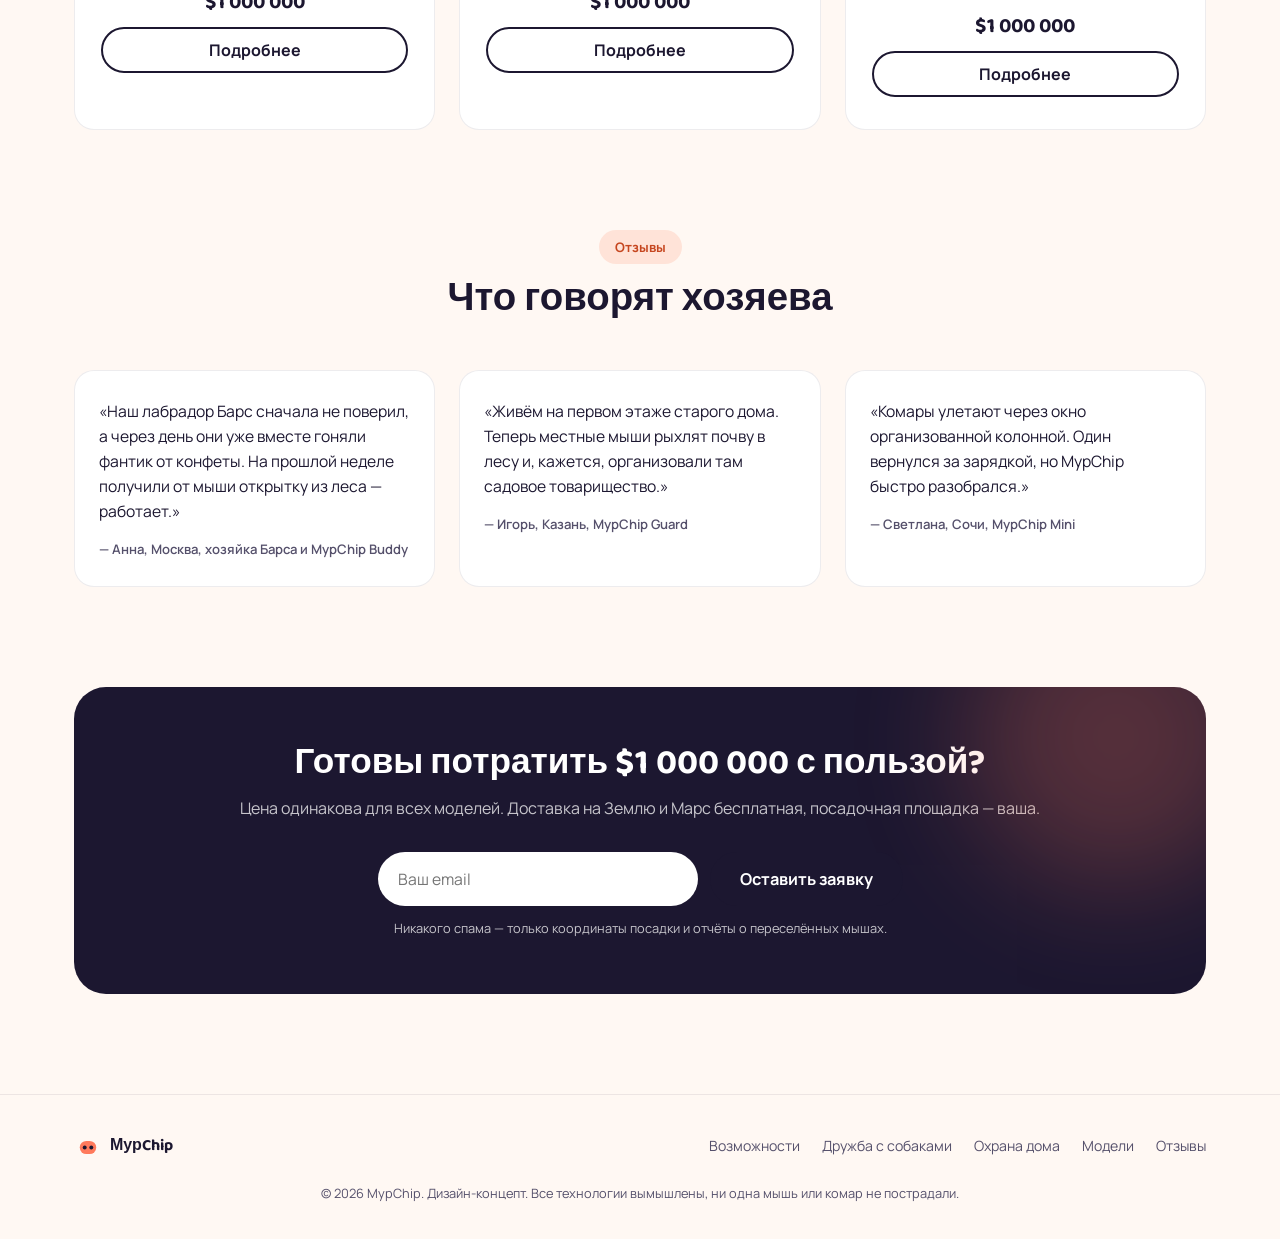
==== commit 679594bf: "Add humane Mars pricing jokes" ====
--- a/index.html
+++ b/index.html
@@ -4,6 +4,22 @@
 <meta charset="UTF-8">
 <meta name="viewport" content="width=device-width, initial-scale=1.0">
 <title>МурChip — робокот, который дружит с собаками</title>
+<link rel="canonical" href="https://murchip-robocats.pages.dev/">
+<meta name="description" content="МурChip - гуманный робот-кот за $1 000 000: дружит с собаками, переселяет мышей в лес и работает через Starlink V7 на всей территории Марса.">
+<meta property="og:type" content="website">
+<meta property="og:site_name" content="МурChip">
+<meta property="og:title" content="МурChip - робокот, который любит собак">
+<meta property="og:description" content="Робот-кот за $1 000 000. Мышей переселяет в лес, комаров прогоняет, а через Starlink V7 доступен на всей территории Марса.">
+<meta property="og:url" content="https://murchip-robocats.pages.dev/">
+<meta property="og:image" content="https://murchip-robocats.pages.dev/og-image-v2.jpg">
+<meta property="og:image:type" content="image/jpeg">
+<meta property="og:image:width" content="1200">
+<meta property="og:image:height" content="630">
+<meta property="og:image:alt" content="Робот-кот МурChip рядом с дружелюбной собакой">
+<meta name="twitter:card" content="summary_large_image">
+<meta name="twitter:title" content="МурChip - робокот, который любит собак">
+<meta name="twitter:description" content="Стоит $1 000 000, гуманно выселяет вредителей и работает через Starlink V7 на всём Марсе.">
+<meta name="twitter:image" content="https://murchip-robocats.pages.dev/og-image-v2.jpg">
 <link rel="preconnect" href="https://fonts.googleapis.com">
 <link href="https://fonts.googleapis.com/css2?family=Manrope:wght@400;500;700;800&family=Baloo+2:wght@600;700;800&display=swap" rel="stylesheet">
 <link rel="stylesheet" href="style.css">
@@ -56,11 +72,11 @@
   <!-- HERO -->
   <section class="hero container">
     <div class="hero-text">
-      <span class="eyebrow">🐾 Новое поколение домашних роботов</span>
+      <span class="eyebrow">🚀 Доставка на Землю и Марс</span>
       <h1>Робот-кот,<br> который <span class="highlight">любит собак</span><br> и охраняет ваш дом</h1>
       <p class="hero-sub">
-        МурChip — компаньон на батарейках с живым характером кота: он ластится, мурчит, дружит с вашей собакой
-        и без устали патрулирует квартиру в поисках мышей и насекомых. Ни шерсти, ни лотка — только забота.
+        МурChip — компаньон на батарейках с живым характером кота: он ластится, мурчит, дружит с вашей собакой,
+        переселяет мышей в лес и деликатно прогоняет насекомых. Ни шерсти, ни лотка, ни жертв — только забота.
       </p>
       <div class="hero-actions">
         <a href="#order" class="btn btn-primary btn-lg">Выбрать своего МурChip</a>
@@ -69,9 +85,9 @@
         </a>
       </div>
       <div class="hero-stats">
-        <div><strong>12 000+</strong><span>котов дома у людей</span></div>
-        <div><strong>98%</strong><span>собак признают своим</span></div>
-        <div><strong>0</strong><span>пойманных, но живых мышей — все выпроважены на улицу</span></div>
+        <div><strong>$1 000 000</strong><span>единая цена любой модели</span></div>
+        <div><strong>100%</strong><span>территории Марса через Starlink V7</span></div>
+        <div><strong>0</strong><span>пострадавших мышей, комаров и тараканов</span></div>
       </div>
     </div>
 
@@ -105,7 +121,7 @@
             <line x1="210" y1="96" x2="210" y2="112" stroke="#1c1730" stroke-width="2.5"/>
           </g>
         </svg>
-        <div class="floating-chip chip-mouse">🐭 обнаружено движение</div>
+        <div class="floating-chip chip-mouse">🐭 найден пассажир в лес</div>
         <div class="floating-chip chip-dog">🐶 друг рядом</div>
       </div>
     </div>
@@ -141,16 +157,16 @@
 
       <article class="feature-card card-guard" id="guard">
         <div class="feature-icon">🛡️</div>
-        <h3>Охраняет от мышей</h3>
-        <p>Ультразвуковые усы-антенны обнаруживают грызунов за стенами и под полом. МурChip патрулирует
-          периметр ночью и мягко отпугивает мышей звуком, недоступным человеческому уху.</p>
+        <h3>Переселяет мышей в лес</h3>
+        <p>Ультразвуковые усы обнаруживают грызунов за стенами и под полом. МурChip бережно помещает гостя
+          в мягкую капсулу и отвозит в лес — рыхлить почву, разносить семена и заниматься другими полезными мышиными делами.</p>
       </article>
 
       <article class="feature-card card-insects">
         <div class="feature-icon">🦟</div>
-        <h3>Ловит насекомых</h3>
-        <p>Термокамера в носу засекает тепловой след комаров и тараканов. Липкая лапка-ловушка убирает
-          незваных гостей без химии и без вреда для домашних животных.</p>
+        <h3>Вежливо прогоняет насекомых</h3>
+        <p>Термокамера в носу замечает комаров и тараканов. Комаров МурChip направляет к открытому окну потоком воздуха,
+          а тараканов сопровождает до выхода под строгим, но уважительным взглядом. Без химии, липких ловушек и жертв.</p>
       </article>
     </div>
   </section>
@@ -207,28 +223,28 @@
   <section class="how container">
     <div class="section-head">
       <span class="eyebrow">Как это работает</span>
-      <h2>Три системы в одном пушистом корпусе</h2>
+      <h2>Четыре системы в одном гуманном корпусе</h2>
     </div>
     <div class="how-steps">
       <div class="how-step">
         <div class="how-num">01</div>
         <h4>Сенсорные усы</h4>
-        <p>Улавливают вибрации и ультразвук грызунов в радиусе 12 метров, даже за стенами.</p>
+        <p>Находят мышей за стенами, уточняют предпочтительный лес и бронируют мягкую капсулу.</p>
       </div>
       <div class="how-step">
         <div class="how-num">02</div>
-        <h4>Термокамера в носу</h4>
-        <p>Отличает тепловой след насекомого от домашнего питомца и человека — ошибок не бывает.</p>
+        <h4>Гуманный конвейер</h4>
+        <p>Никого не убивает: мышей отправляет рыхлить лесную почву, насекомых выводит наружу.</p>
       </div>
       <div class="how-step">
         <div class="how-num">03</div>
-        <h4>Модуль дружелюбия</h4>
-        <p>Считывает язык тела собаки 40 раз в секунду и подбирает бесконфликтную реакцию.</p>
+        <h4>Starlink V7</h4>
+        <p>Даёт доступ к коту на всей территории Марса — от кратера Гейла до вашей дачи в Долине Маринер.</p>
       </div>
       <div class="how-step">
         <div class="how-num">04</div>
-        <h4>Ночной патруль</h4>
-        <p>Пока вы спите, МурChip обходит квартиру и присылает отчёт в приложение утром.</p>
+        <h4>Дипломатический патруль</h4>
+        <p>Пока вы спите, МурChip договаривается с фауной и утром присылает отчёт о мирных переговорах.</p>
       </div>
     </div>
   </section>
@@ -237,29 +253,29 @@
   <section id="models" class="models container">
     <div class="section-head">
       <span class="eyebrow">Модели</span>
-      <h2>Выберите характер своего МурChip</h2>
+      <h2>Три характера. Одна цена — $1 000 000</h2>
     </div>
     <div class="models-grid">
       <article class="model-card">
         <div class="model-badge">Бестселлер</div>
         <div class="model-avatar" style="--c:#FF8C6B">🐱</div>
         <h3>МурChip Guard</h3>
-        <p>Усиленные усы-антенны и увеличенный радиус патруля. Для частных домов и первых этажей.</p>
-        <div class="model-price">от 34 900 ₽</div>
+        <p>Усиленные усы и лесная капсула бизнес-класса. Для домов, первых этажей и марсианских баз.</p>
+        <div class="model-price">$1 000 000</div>
         <a href="#order" class="btn btn-outline">Подробнее</a>
       </article>
       <article class="model-card">
         <div class="model-avatar" style="--c:#7C8CFF">🐈</div>
         <h3>МурChip Buddy</h3>
-        <p>Оптимизирован для дружбы с собаками любого размера — от чихуахуа до лабрадора.</p>
-        <div class="model-price">от 29 900 ₽</div>
+        <p>Дружит с собаками любого размера — от чихуахуа до лабрадора. В цену включены чесание за ухом и Starlink V7.</p>
+        <div class="model-price">$1 000 000</div>
         <a href="#order" class="btn btn-outline">Подробнее</a>
       </article>
       <article class="model-card">
         <div class="model-avatar" style="--c:#4ADE80">🐾</div>
         <h3>МурChip Mini</h3>
-        <p>Компактная версия для квартир-студий с базовой защитой от насекомых.</p>
-        <div class="model-price">от 19 900 ₽</div>
+        <p>Компактная версия для студий, космических кораблей и тесных марсианских модулей. Экономит место, но не деньги.</p>
+        <div class="model-price">$1 000 000</div>
         <a href="#order" class="btn btn-outline">Подробнее</a>
       </article>
     </div>
@@ -274,15 +290,15 @@
     <div class="reviews-grid">
       <blockquote class="review-card">
         <p>«Наш лабрадор Барс сначала не поверил, а через день они уже вместе гоняли фантик от конфеты.
-          Мышей в доме больше не видели.»</p>
+          На прошлой неделе получили от мыши открытку из леса — работает.»</p>
         <footer>— Анна, Москва, хозяйка Барса и МурChip Buddy</footer>
       </blockquote>
       <blockquote class="review-card">
-        <p>«Живём на первом этаже старого дома — мыши были каждую осень. С Guard-моделью забыли, что это такое.»</p>
+        <p>«Живём на первом этаже старого дома. Теперь местные мыши рыхлят почву в лесу и, кажется, организовали там садовое товарищество.»</p>
         <footer>— Игорь, Казань, МурChip Guard</footer>
       </blockquote>
       <blockquote class="review-card">
-        <p>«Комаров в квартире стало в разы меньше уже за первую неделю. И да, кот действительно мурчит, когда его гладишь.»</p>
+        <p>«Комары улетают через окно организованной колонной. Один вернулся за зарядкой, но МурChip быстро разобрался.»</p>
         <footer>— Светлана, Сочи, МурChip Mini</footer>
       </blockquote>
     </div>
@@ -291,13 +307,13 @@
   <!-- CTA -->
   <section id="order" class="cta container">
     <div class="cta-box">
-      <h2>Готовы познакомить дом с МурChip?</h2>
-      <p>Бесплатная доставка и 30 дней на тест-драйв дружбы с вашей собакой.</p>
+      <h2>Готовы потратить $1 000 000 с пользой?</h2>
+      <p>Цена одинакова для всех моделей. Доставка на Землю и Марс бесплатная, посадочная площадка — ваша.</p>
       <form class="cta-form" id="orderForm">
         <input type="email" placeholder="Ваш email" required aria-label="Email">
         <button type="submit" class="btn btn-primary btn-lg">Оставить заявку</button>
       </form>
-      <p class="cta-note" id="formNote">Никакого спама — только апдейты о доставке.</p>
+      <p class="cta-note" id="formNote">Никакого спама — только координаты посадки и отчёты о переселённых мышах.</p>
     </div>
   </section>
 
@@ -322,7 +338,7 @@
       <a href="#models">Модели</a>
       <a href="#reviews">Отзывы</a>
     </nav>
-    <p class="footer-copy">© 2026 МурChip. Дизайн-концепт сайта.</p>
+    <p class="footer-copy">© 2026 МурChip. Дизайн-концепт. Все технологии вымышлены, ни одна мышь или комар не пострадали.</p>
   </div>
 </footer>
 
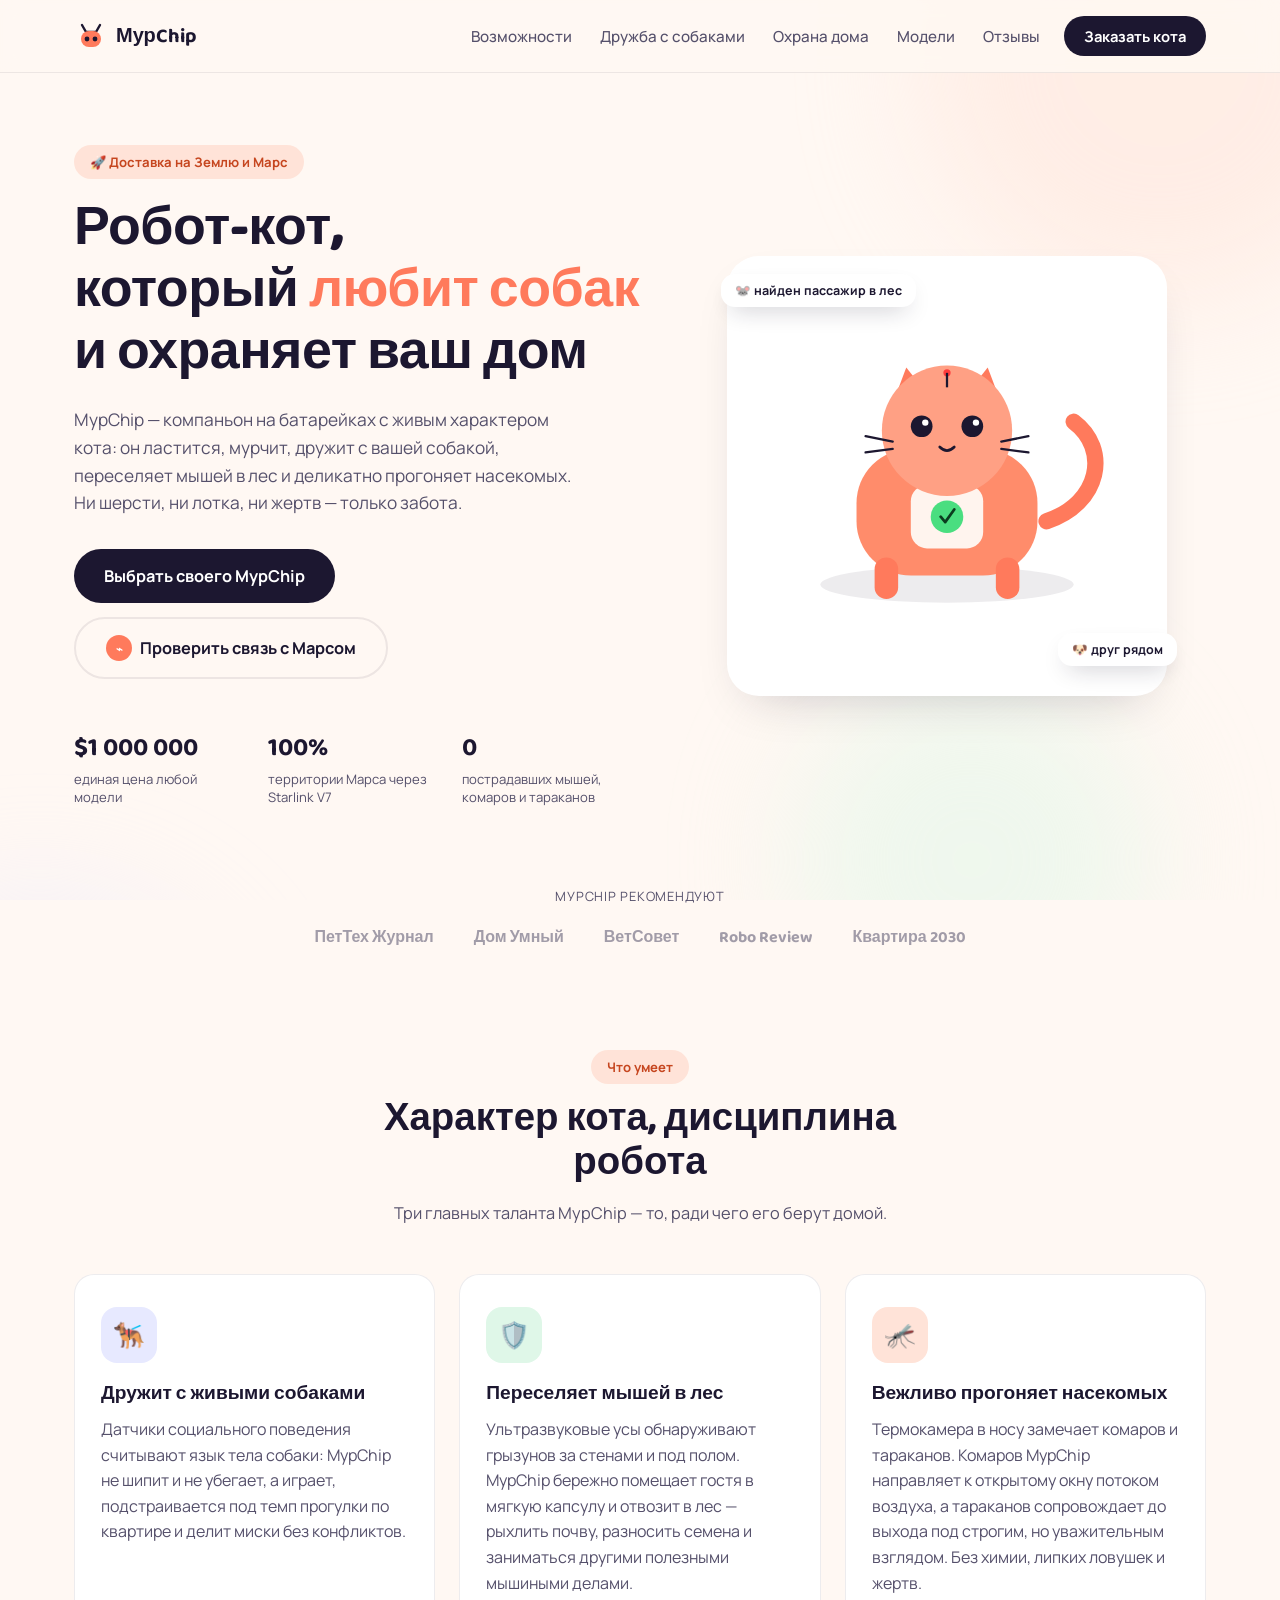
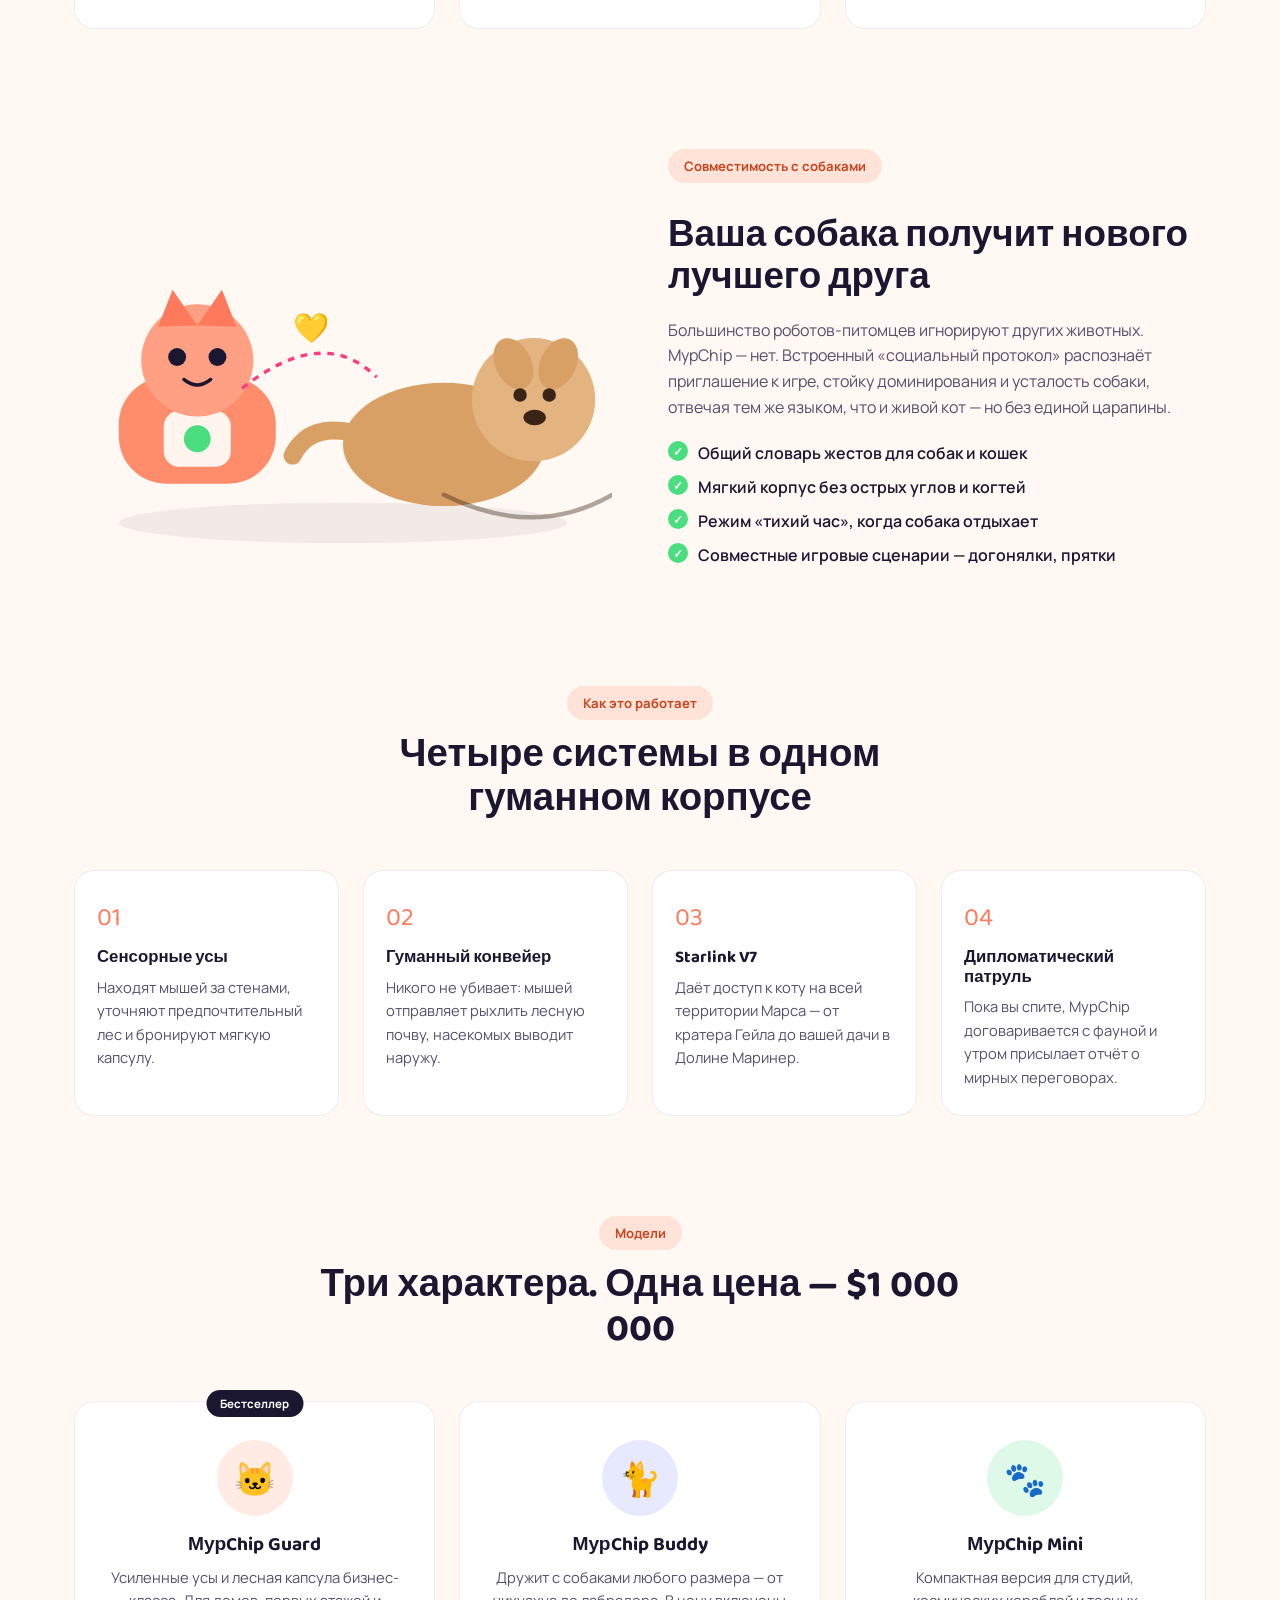
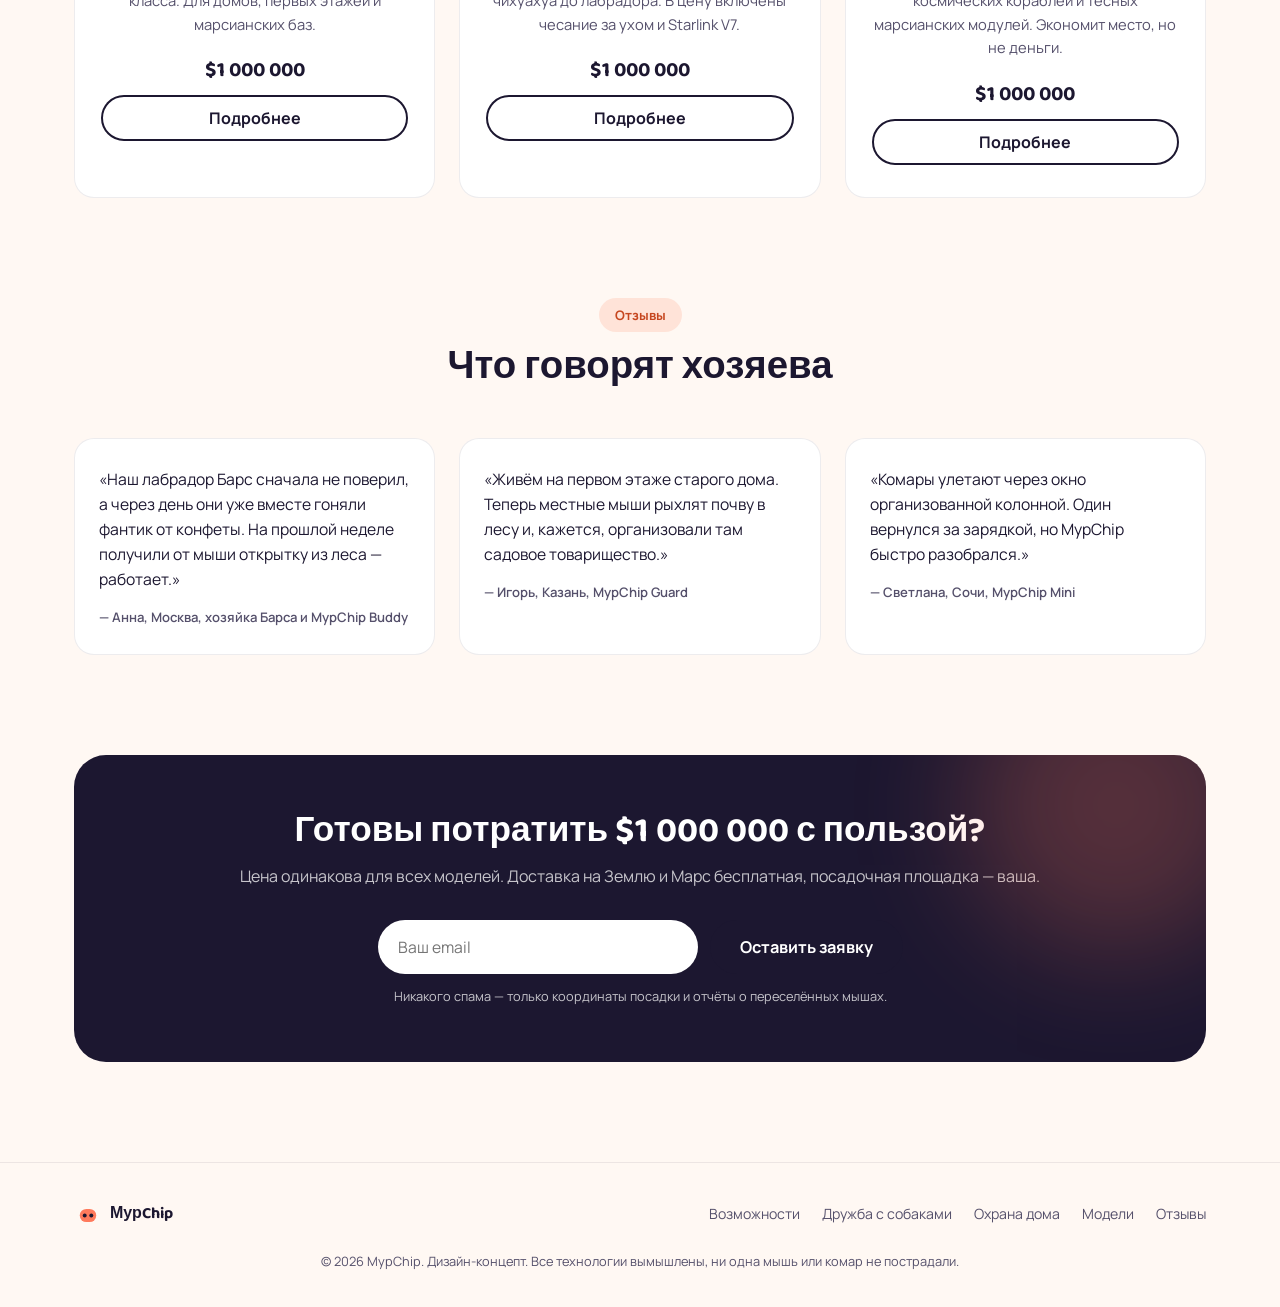
==== commit 44eac388: "Fix Mars link and complete consistency audit" ====
--- a/index.html
+++ b/index.html
@@ -80,8 +80,8 @@
       </p>
       <div class="hero-actions">
         <a href="#order" class="btn btn-primary btn-lg">Выбрать своего МурChip</a>
-        <a href="#video" class="btn btn-ghost btn-lg">
-          <span class="play-dot">▶</span> Смотреть демо
+        <a href="#models" class="btn btn-ghost btn-lg">
+          <span class="play-dot">⌁</span> Проверить связь с Марсом
         </a>
       </div>
       <div class="hero-stats">
